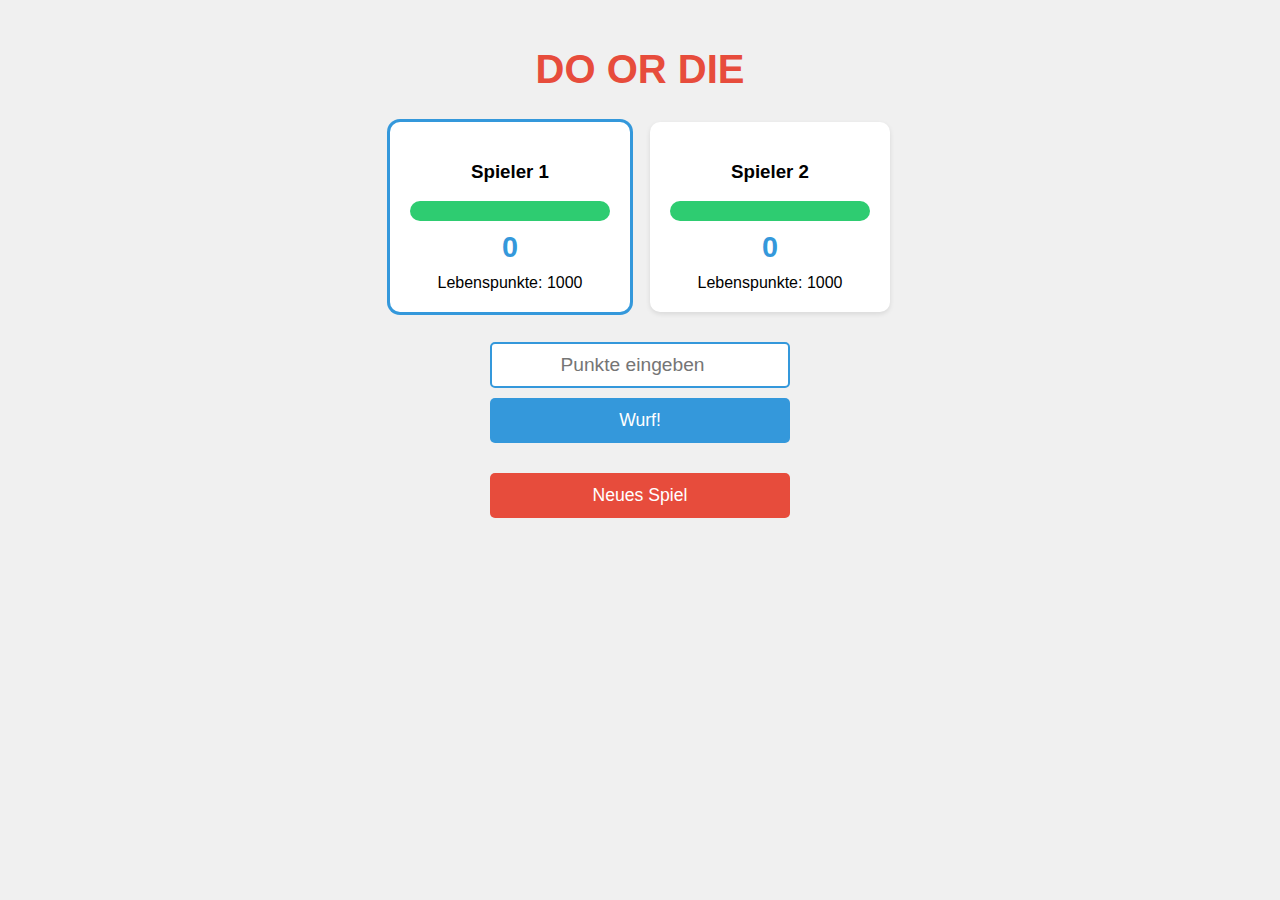
==== games/Do or Die/index-doordie.html @ 25f49739 "Add files via upload" ====
<!DOCTYPE html>
<html lang="de">
<head>
    <meta charset="UTF-8">
    <meta name="viewport" content="width=device-width, initial-scale=1.0">
    <title>Do or Die</title>
    <link rel="stylesheet" href="style-doordie.css">
</head>
<body>
    <div class="container">
        <h1>DO OR DIE</h1>
        
        <div class="players-container">
            <!-- Spieler werden dynamisch hinzugefügt -->
        </div>

        <div class="game-controls">
            <input type="number" id="scoreInput" placeholder="Punkte eingeben" min="0">
            <button id="throwBtn">Wurf!</button>
            <button id="resetGame">Neues Spiel</button>
        </div>
    </div>

    <script src="script-doordie.js"></script>
</body>
</html>
---- games/Do or Die/style-doordie.css ----
body {
    font-family: Arial, sans-serif;
    background-color: #f0f0f0;
    margin: 0;
    padding: 20px;
}

.container {
    max-width: 800px;
    margin: 0 auto;
    text-align: center;
}

h1 {
    color: #e74c3c;
    font-size: 2.5em;
    margin-bottom: 30px;
}

.players-container {
    display: flex;
    justify-content: center;
    gap: 20px;
    margin-bottom: 30px;
}

.player {
    background: white;
    padding: 20px;
    border-radius: 10px;
    box-shadow: 0 2px 5px rgba(0,0,0,0.1);
    width: 200px;
}

.life-bar {
    height: 20px;
    background: #eee;
    border-radius: 10px;
    overflow: hidden;
    margin: 10px 0;
}

.life-progress {
    height: 100%;
    background: #2ecc71;
    width: 100%;
    transition: width 0.3s ease;
}

.current-score {
    font-size: 1.8em;
    font-weight: bold;
    color: #3498db;
    margin: 10px 0;
}

.game-controls {
    display: flex;
    flex-direction: column;
    gap: 10px;
    max-width: 300px;
    margin: 0 auto;
}

input[type="number"] {
    padding: 10px;
    font-size: 1.2em;
    border: 2px solid #3498db;
    border-radius: 5px;
    text-align: center;
}

button {
    padding: 12px 20px;
    border: none;
    border-radius: 5px;
    cursor: pointer;
    font-size: 1.1em;
    transition: 0.3s;
}

#throwBtn {
    background: #3498db;
    color: white;
}

#throwBtn:hover {
    background: #2980b9;
}

#resetGame {
    background: #e74c3c;
    color: white;
    margin-top: 20px;
}

#resetGame:hover {
    background: #c0392b;
}

.active-player {
    box-shadow: 0 0 0 3px #3498db;
}
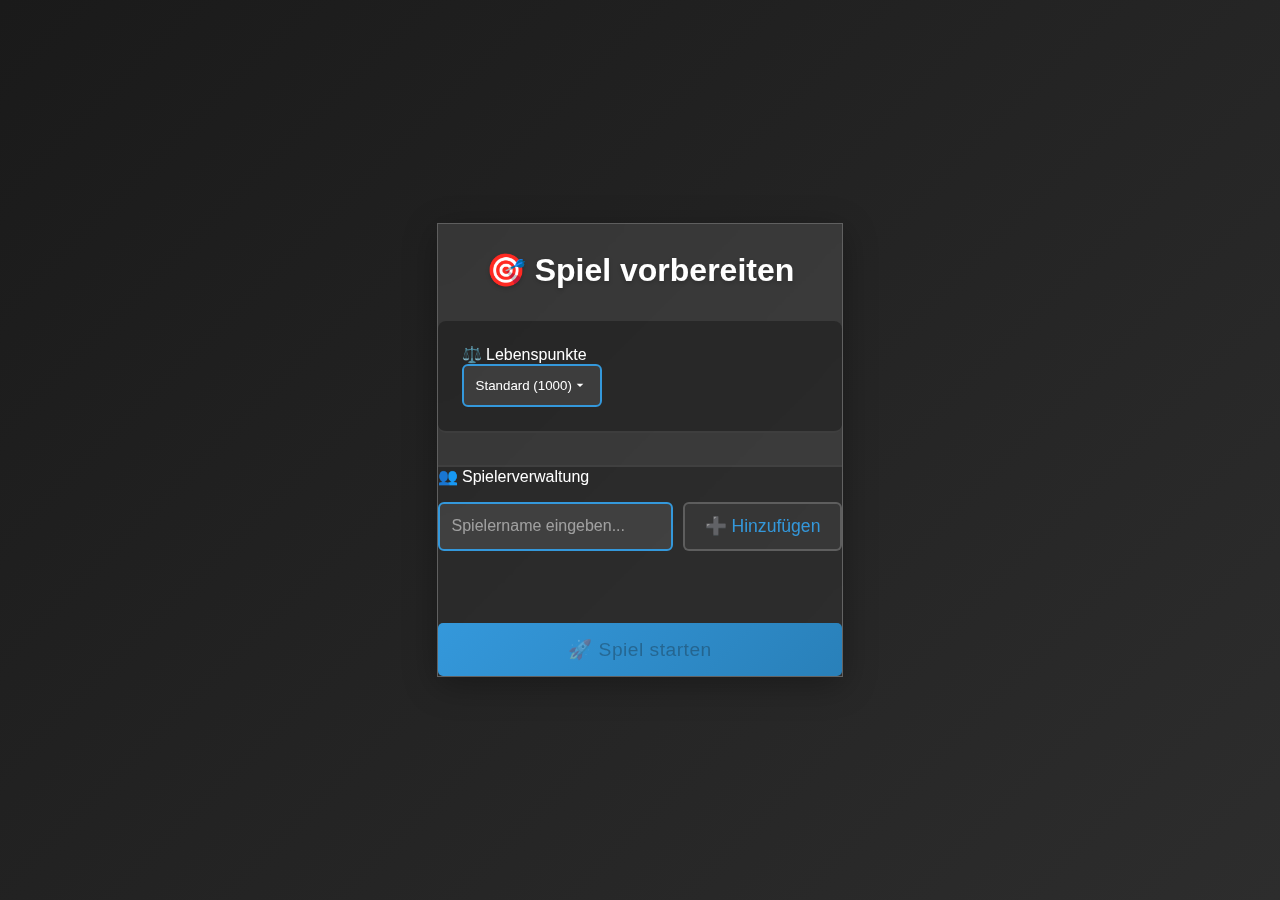
==== commit 3e5ee48f: "Add files via upload" ====
--- a/games/Do or Die/index-doordie.html
+++ b/games/Do or Die/index-doordie.html
@@ -7,7 +7,50 @@
     <link rel="stylesheet" href="style-doordie.css">
 </head>
 <body>
-    <div class="container">
+<div id="setup-screen">
+    <div class="setup-container">
+        <h2>🎯 Spiel vorbereiten</h2>
+        
+        <div class="life-points-selection">
+            <div class="setting-header">
+                <span>⚖️ Lebenspunkte</span>
+            </div>
+            <select id="lifePointsOption">
+                <option value="standard">Standard (1000)</option>
+                <option value="custom">Individuelle Punkte</option>
+            </select>
+            <div id="customLifeContainer" style="display: none;">
+                <input type="number" id="customLifePoints" 
+                       placeholder="Gib Lebenspunkte ein..." 
+                       min="100" 
+                       value="1000">
+            </div>
+        </div>
+
+        <div class="player-setup">
+            <div class="setting-header">
+                <span>👥 Spielerverwaltung</span>
+            </div>
+            
+            <div class="add-player">
+                <input type="text" 
+                       id="playerName" 
+                       placeholder="Spielername eingeben...">
+                <button onclick="addPlayer()">➕ Hinzufügen</button>
+            </div>
+            
+            <div id="playerList" class="player-list"></div>
+            
+            <button id="startGame" disabled>
+                🚀 Spiel starten
+            </button>
+        </div>
+    </div>
+</div>
+<div class="container" style="display: none;">
+    
+</div>    
+<div class="container">
         <h1>DO OR DIE</h1>
         
         <div class="players-container">
--- a/games/Do or Die/style-doordie.css
+++ b/games/Do or Die/style-doordie.css
@@ -100,4 +100,255 @@
 
 .active-player {
     box-shadow: 0 0 0 3px #3498db;
+}
+#setup-screen {
+    position: fixed;
+    top: 0;
+    left: 0;
+    width: 100%;
+    height: 100%;
+    background: rgba(0, 0, 0, 0.9);
+    display: flex;
+    justify-content: center;
+    align-items: center;
+    z-index: 1000;
+}
+
+.setup-container {
+    background: rgba(25, 25, 25, 0.95);
+    border: 1px solid rgba(255, 255, 255, 0.15);
+}
+
+.player-setup {
+    display: flex;
+    flex-direction: column;
+    gap: 1rem;
+}
+
+.add-player {
+    display: flex;
+    gap: 10px;
+    margin-bottom: 1rem;
+}
+
+#playerName {
+    flex: 1;
+    padding: 10px;
+    font-size: 1rem;
+}
+
+.player-list {
+    display: flex;
+    flex-direction: column;
+    gap: 0.5rem;
+}
+
+.player-item {
+    display: flex;
+    justify-content: space-between;
+    align-items: center;
+    padding: 10px;
+    background: #f8f9fa;
+    border-radius: 5px;
+}
+
+.player-item button {
+    margin-left: 10px;
+    padding: 5px 10px;
+    font-size: 0.9rem;
+}
+
+.starter-btn {
+    background: #3498db;
+    color: white;
+}
+
+.starter-btn.selected {
+    background: #2ecc71;
+}
+
+#startGame {
+    width: 100%;
+    padding: 15px;
+    font-size: 1.2rem;
+    margin-top: 1rem;22:02 05.02.2025
+}
+.life-points-selection {
+    background: rgba(0, 0, 0, 0.4);
+    border-bottom: 2px solid rgba(255, 255, 255, 0.1);
+}
+
+#lifePointsOption {
+    background: rgba(0, 0, 0, 0.3);
+    border: 2px solid rgba(255, 255, 255, 0.2);
+    color: #fff;
+}
+
+#customLifeContainer {
+    margin-top: 10px;
+}
+
+#customLifePoints {
+    width: 100%;
+    padding: 10px;
+    font-size: 1rem;
+}
+
+.last-score {
+    color: #3498db;
+    font-weight: bold;
+    margin: 10px 0;
+}
+/* ==== MODERNES SETUP-DESIGN ==== */
+#setup-screen {
+    background: linear-gradient(135deg, #1a1a1a, #2d2d2d);
+    color: white;
+}
+
+.setup-container {
+    background: rgba(255, 255, 255, 0.1);
+    backdrop-filter: blur(10px);
+    border: 1px solid rgba(255, 255, 255, 0.2);
+    box-shadow: 0 8px 32px rgba(0, 0, 0, 0.3);
+}
+
+h2 {
+    font-size: 2rem;
+    margin-bottom: 2rem;
+    text-align: center;
+    color: #fff;
+    text-shadow: 0 2px 4px rgba(0,0,0,0.2);
+}
+
+.life-points-selection {
+    background: rgba(0, 0, 0, 0.3);
+    padding: 1.5rem;
+    border-radius: 8px;
+    margin-bottom: 2rem;
+}
+
+#lifePointsOption {
+    background: rgba(255, 255, 255, 0.1);
+    border: 2px solid #3498db;
+    color: white;
+    border-radius: 6px;
+    padding: 12px;
+    appearance: none;
+    background-image: url("data:image/svg+xml;charset=UTF-8,%3csvg xmlns='http://www.w3.org/2000/svg' viewBox='0 0 24 24' fill='white'%3e%3cpath d='M7 10l5 5 5-5z'/%3e%3c/svg%3e");
+    background-repeat: no-repeat;
+    background-position: right 12px center;
+    background-size: 16px;
+}
+
+#customLifeContainer input {
+    background: rgba(0, 0, 0, 0.3);
+    border: 2px solid rgba(255, 255, 255, 0.2);
+    color: #fff;
+}
+
+.player-setup {
+    background: rgba(0, 0, 0, 0.25);
+    border-top: 2px solid rgba(255, 255, 255, 0.1);
+}
+
+.add-player {
+    display: grid;
+    grid-template-columns: 1fr auto;
+    gap: 10px;
+    margin-bottom: 1.5rem;
+}
+
+#playerName {
+    background: rgba(255, 255, 255, 0.1);
+    border: 2px solid #3498db;
+    color: white;
+    padding: 12px;
+    border-radius: 6px;
+    font-size: 1rem;
+}
+
+.add-player button {
+    background: #3498db;
+    color: white;
+    border: none;
+    padding: 12px 20px;
+    border-radius: 6px;
+    cursor: pointer;
+    transition: 0.3s;
+}
+.add-player button:hover {
+    background: rgba(52, 152, 219, 0.2);
+    border-color: #3498db;
+}
+.add-player button {
+    background: rgba(255, 255, 255, 0.05);
+    border: 2px solid rgba(255, 255, 255, 0.2);
+    color: #3498db;
+}
+
+.player-list {
+    display: grid;
+    gap: 12px;
+}
+
+.player-item {
+    background: rgba(0, 0, 0, 0.2);
+    border: 2px solid rgba(255, 255, 255, 0.1);
+}
+
+.player-item:hover {
+    background: rgba(255, 255, 255, 0.1);
+    transform: translateX(5px);
+}
+
+.starter-btn {
+    background: rgba(255, 255, 255, 0.1);
+    border: 2px solid #3498db;
+    color: #3498db;
+    padding: 8px 16px;
+    border-radius: 20px;
+    transition: 0.3s;
+}
+
+.starter-btn.selected {
+    background: #3498db;
+    color: white;
+    border-color: #3498db;
+}
+
+.remove-btn {
+    background: rgba(255, 50, 50, 0.2);
+    border: 2px solid #ff3232;
+    color: #ff3232;
+    padding: 8px 12px;
+    border-radius: 20px;
+    margin-left: 10px;
+    transition: 0.3s;
+}
+
+.remove-btn:hover {
+    background: #ff3232;
+    color: white;
+}
+
+#startGame {
+    background: linear-gradient(135deg, #3498db, #2980b9);
+    letter-spacing: 0.5px;
+}
+
+#startGame:hover {
+    background: linear-gradient(135deg, #2980b9, #3498db);
+}}
+
+#startGame:disabled {
+    background: #34495e;
+    cursor: not-allowed;
+    opacity: 0.7;
+    transform: none;
+    box-shadow: none;
+}
+
+/* Placeholder Styling */
+::placeholder {
+    color: rgba(255, 255, 255, 0.5) !important;
 }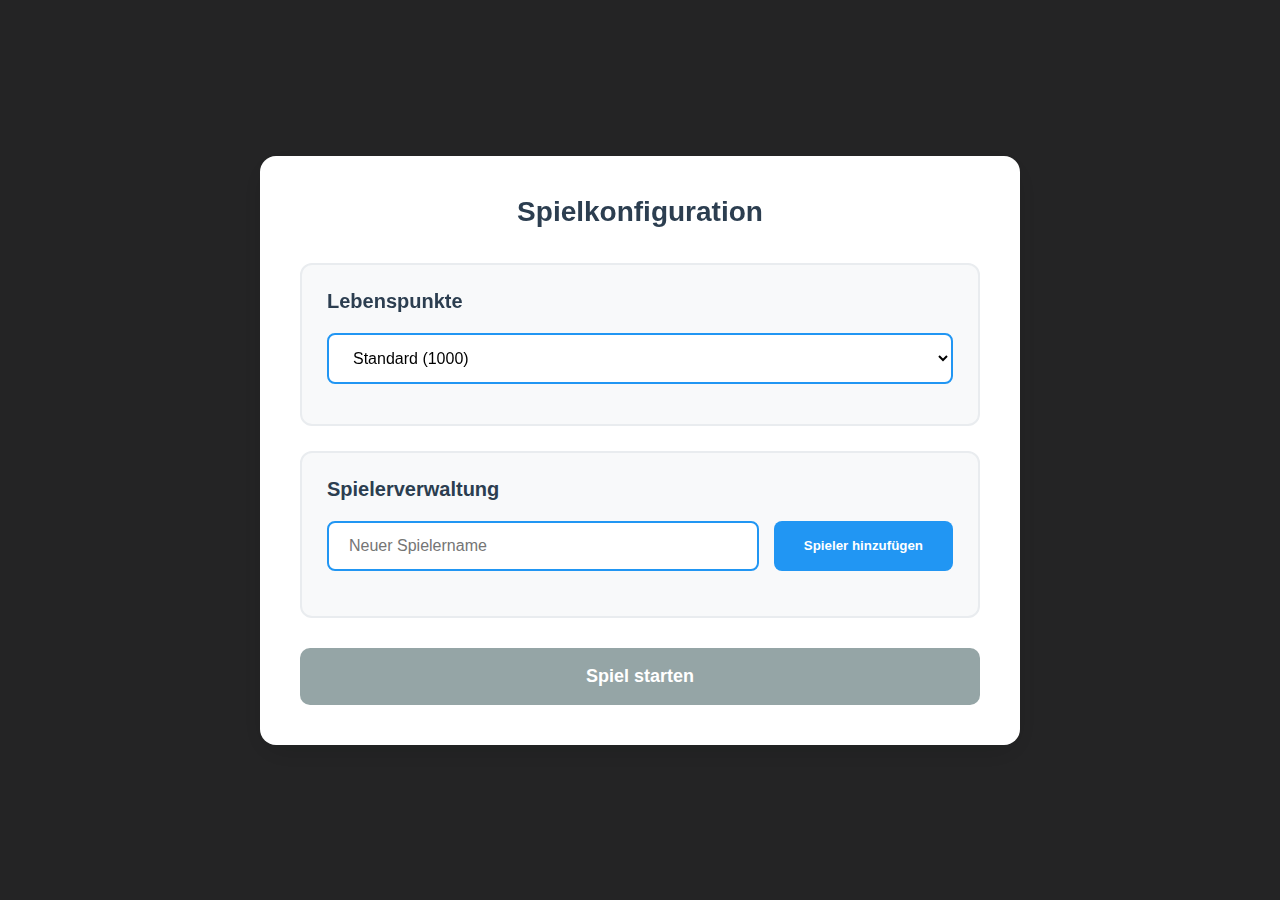
==== commit 4bba8cb6: "Add files via upload" ====
--- a/games/Do or Die/index-doordie.html
+++ b/games/Do or Die/index-doordie.html
@@ -7,62 +7,65 @@
     <link rel="stylesheet" href="style-doordie.css">
 </head>
 <body>
-<div id="setup-screen">
-    <div class="setup-container">
-        <h2>🎯 Spiel vorbereiten</h2>
-        
-        <div class="life-points-selection">
-            <div class="setting-header">
-                <span>⚖️ Lebenspunkte</span>
+    <div id="setup-screen">
+        <div class="setup-container">
+            <h2 class="setup-header">Spielkonfiguration</h2>
+            
+            <div class="config-section">
+                <div class="config-card">
+                    <h3 class="config-title">Lebenspunkte</h3>
+                    <div class="config-content">
+                        <select id="lifePointsOption" class="life-select">
+                            <option value="standard">Standard (1000)</option>
+                            <option value="custom">Benutzerdefiniert</option>
+                        </select>
+                        <div id="customLifeContainer" class="hidden">
+                            <input type="number" id="customLifePoints" 
+                                   class="life-input"
+                                   placeholder="Lebenspunkte eingeben" 
+                                   min="100" 
+                                   value="1000">
+                        </div>
+                    </div>
+                </div>
+
+                <div class="config-card">
+                    <h3 class="config-title">Spielerverwaltung</h3>
+                    <div class="config-content">
+                        <div class="player-input-group">
+                            <input type="text" 
+                                   id="playerName" 
+                                   class="player-input"
+                                   placeholder="Neuer Spielername">
+                            <button onclick="addPlayer()" class="add-player-btn">
+                                Spieler hinzufügen
+                            </button>
+                        </div>
+                        <div id="playerList" class="player-list"></div>
+                    </div>
+                </div>
             </div>
-            <select id="lifePointsOption">
-                <option value="standard">Standard (1000)</option>
-                <option value="custom">Individuelle Punkte</option>
-            </select>
-            <div id="customLifeContainer" style="display: none;">
-                <input type="number" id="customLifePoints" 
-                       placeholder="Gib Lebenspunkte ein..." 
-                       min="100" 
-                       value="1000">
-            </div>
-        </div>
 
-        <div class="player-setup">
-            <div class="setting-header">
-                <span>👥 Spielerverwaltung</span>
-            </div>
-            
-            <div class="add-player">
-                <input type="text" 
-                       id="playerName" 
-                       placeholder="Spielername eingeben...">
-                <button onclick="addPlayer()">➕ Hinzufügen</button>
-            </div>
-            
-            <div id="playerList" class="player-list"></div>
-            
-            <button id="startGame" disabled>
-                🚀 Spiel starten
+            <button id="startGame" class="start-game-btn" disabled>
+                Spiel starten
             </button>
         </div>
     </div>
+
+    <div class="game-container hidden">
+        <div class="game-header">
+            <h1>🎯 DO OR DIE</h1>
+        </div>
+        <div class="players-container"></div>
+        
+
+<div class="game-controls">
+    <input type="number" id="scoreInput" placeholder="Punkte eingeben" min="0" max="180">
+    <button id="throwBtn">Wurf!</button>
+    <button id="undoBtn">Undo</button>
+    <button id="resetGame">Neues Spiel</button>
 </div>
-<div class="container" style="display: none;">
-    
-</div>    
-<div class="container">
-        <h1>DO OR DIE</h1>
-        
-        <div class="players-container">
-            <!-- Spieler werden dynamisch hinzugefügt -->
-        </div>
 
-        <div class="game-controls">
-            <input type="number" id="scoreInput" placeholder="Punkte eingeben" min="0">
-            <button id="throwBtn">Wurf!</button>
-            <button id="resetGame">Neues Spiel</button>
-        </div>
-    </div>
 
     <script src="script-doordie.js"></script>
 </body>
--- a/games/Do or Die/style-doordie.css
+++ b/games/Do or Die/style-doordie.css
@@ -1,113 +1,19 @@
+/* === ALLGEMEINE STILE === */
 body {
-    font-family: Arial, sans-serif;
-    background-color: #f0f0f0;
+    font-family: 'Arial', sans-serif;
+    background: #f0f2f5;
     margin: 0;
     padding: 20px;
 }
 
-.container {
-    max-width: 800px;
-    margin: 0 auto;
-    text-align: center;
-}
-
-h1 {
-    color: #e74c3c;
-    font-size: 2.5em;
-    margin-bottom: 30px;
-}
-
-.players-container {
-    display: flex;
-    justify-content: center;
-    gap: 20px;
-    margin-bottom: 30px;
-}
-
-.player {
-    background: white;
-    padding: 20px;
-    border-radius: 10px;
-    box-shadow: 0 2px 5px rgba(0,0,0,0.1);
-    width: 200px;
-}
-
-.life-bar {
-    height: 20px;
-    background: #eee;
-    border-radius: 10px;
-    overflow: hidden;
-    margin: 10px 0;
-}
-
-.life-progress {
-    height: 100%;
-    background: #2ecc71;
-    width: 100%;
-    transition: width 0.3s ease;
-}
-
-.current-score {
-    font-size: 1.8em;
-    font-weight: bold;
-    color: #3498db;
-    margin: 10px 0;
-}
-
-.game-controls {
-    display: flex;
-    flex-direction: column;
-    gap: 10px;
-    max-width: 300px;
-    margin: 0 auto;
-}
-
-input[type="number"] {
-    padding: 10px;
-    font-size: 1.2em;
-    border: 2px solid #3498db;
-    border-radius: 5px;
-    text-align: center;
-}
-
-button {
-    padding: 12px 20px;
-    border: none;
-    border-radius: 5px;
-    cursor: pointer;
-    font-size: 1.1em;
-    transition: 0.3s;
-}
-
-#throwBtn {
-    background: #3498db;
-    color: white;
-}
-
-#throwBtn:hover {
-    background: #2980b9;
-}
-
-#resetGame {
-    background: #e74c3c;
-    color: white;
-    margin-top: 20px;
-}
-
-#resetGame:hover {
-    background: #c0392b;
-}
-
-.active-player {
-    box-shadow: 0 0 0 3px #3498db;
-}
+/* === SETUP-BEREICH === */
 #setup-screen {
     position: fixed;
     top: 0;
     left: 0;
     width: 100%;
     height: 100%;
-    background: rgba(0, 0, 0, 0.9);
+    background: rgba(0,0,0,0.85);
     display: flex;
     justify-content: center;
     align-items: center;
@@ -115,240 +21,358 @@
 }
 
 .setup-container {
-    background: rgba(25, 25, 25, 0.95);
-    border: 1px solid rgba(255, 255, 255, 0.15);
-}
-
-.player-setup {
-    display: flex;
-    flex-direction: column;
-    gap: 1rem;
-}
-
-.add-player {
-    display: flex;
-    gap: 10px;
-    margin-bottom: 1rem;
-}
-
-#playerName {
+    background: white;
+    padding: 40px;
+    border-radius: 16px;
+    box-shadow: 0 8px 32px rgba(0,0,0,0.15);
+    max-width: 680px;
+    width: 90%;
+}
+
+.setup-header {
+    text-align: center;
+    color: #2c3e50;
+    margin: 0 0 35px 0;
+    font-size: 28px;
+}
+
+.config-section {
+    display: grid;
+    gap: 25px;
+}
+
+.config-card {
+    background: #f8f9fa;
+    border: 2px solid #e9ecef;
+    border-radius: 12px;
+    padding: 25px;
+}
+
+.config-title {
+    color: #2c3e50;
+    margin: 0 0 20px 0;
+    font-size: 20px;
+}
+
+.life-select {
+    width: 100%;
+    padding: 14px 20px;
+    border: 2px solid #2196F3;
+    border-radius: 8px;
+    font-size: 16px;
+    background: white;
+    margin-bottom: 15px;
+}
+
+.life-input {
+    width: 100%;
+    padding: 14px 20px;
+    border: 2px solid #2196F3;
+    border-radius: 8px;
+    font-size: 16px;
+}
+
+.player-input-group {
+    display: flex;
+    gap: 15px;
+    margin-bottom: 20px;
+}
+
+.player-input {
     flex: 1;
-    padding: 10px;
-    font-size: 1rem;
+    padding: 14px 20px;
+    border: 2px solid #2196F3;
+    border-radius: 8px;
+    font-size: 16px;
+}
+
+.add-player-btn {
+    padding: 14px 30px;
+    background: #2196F3;
+    color: white;
+    border: none;
+    border-radius: 8px;
+    font-weight: 600;
+    cursor: pointer;
+    transition: all 0.2s ease;
+}
+
+.add-player-btn:hover {
+    background: #1976d2;
+    transform: translateY(-1px);
 }
 
 .player-list {
-    display: flex;
-    flex-direction: column;
-    gap: 0.5rem;
+    display: grid;
+    gap: 12px;
 }
 
 .player-item {
     display: flex;
     justify-content: space-between;
     align-items: center;
-    padding: 10px;
+    padding: 16px;
+    background: white;
+    border: 2px solid #e9ecef;
+    border-radius: 8px;
+    transition: transform 0.2s ease;
+}
+
+.player-item:hover {
+    transform: translateX(5px);
+}
+
+.starter-btn {
+    padding: 8px 20px;
+    background: #ffd700;
+    color: #2c3e50;
+    border: none;
+    border-radius: 20px;
+    font-weight: 600;
+    cursor: pointer;
+    transition: all 0.2s ease;
+}
+
+.starter-btn.selected {
+    background: #4CAF50;
+    color: white;
+}
+
+.remove-btn {
+    padding: 8px 18px;
+    background: #e74c3c;
+    color: white;
+    border: none;
+    border-radius: 20px;
+    margin-left: 12px;
+    cursor: pointer;
+    transition: all 0.2s ease;
+}
+
+.remove-btn:hover {
+    background: #c0392b;
+}
+
+.start-game-btn {
+    width: 100%;
+    padding: 18px;
+    background: #4CAF50;
+    color: white;
+    border: none;
+    border-radius: 10px;
+    font-size: 18px;
+    font-weight: 600;
+    margin-top: 30px;
+    cursor: pointer;
+    transition: all 0.2s ease;
+}
+
+.start-game-btn:hover {
+    background: #45a049;
+    transform: translateY(-2px);
+}
+
+.start-game-btn:disabled {
+    background: #95a5a6;
+    cursor: not-allowed;
+    transform: none;
+}
+
+/* === SPIELBEREICH === */
+.game-container {
+    max-width: 800px;
+    margin: 0 auto;
+    background: white;
+    padding: 30px;
+    border-radius: 16px;
+    box-shadow: 0 8px 32px rgba(0,0,0,0.1);
+}
+
+.game-header {
+    text-align: center;
+    margin: 0 0 40px 0;
+    padding-bottom: 20px;
+}
+
+.game-header h1 {
+    color: #2c3e50;
+    font-size: 2.8em;
+    margin: 0;
+    letter-spacing: 2px;
+    text-shadow: 1px 1px 3px rgba(0,0,0,0.1);
+}
+
+.players-container {
+    display: grid;
+    gap: 25px;
+    grid-template-columns: repeat(auto-fit, minmax(280px, 1fr));
+}
+
+.player {
+    padding: 25px;
     background: #f8f9fa;
-    border-radius: 5px;
-}
-
-.player-item button {
+    border: 2px solid #e9ecef;
+    border-radius: 12px;
+    transition: transform 0.2s ease;
+}
+
+.player:hover {
+    transform: translateY(-3px);
+}
+
+.life-container {
+    margin: 25px 0;
+}
+
+.life-header {
+    display: flex;
+    justify-content: space-between;
+    margin-bottom: 10px;
+    font-size: 1.1em;
+    color: #2c3e50;
+    font-weight: 600;
+}
+
+.life-bar {
+    height: 25px;
+    background: #e9ecef;
+    border-radius: 15px;
+    overflow: hidden;
+    position: relative;
+}
+
+.life-progress {
+    height: 100%;
+    background: #2ecc71;
+    transition: width 0.5s cubic-bezier(0.4, 0, 0.2, 1);
+}
+
+.score-info {
+    display: grid;
+    grid-template-columns: 1fr;
+    gap: 15px;
+    margin-top: 25px;
+}
+
+.score-item {
+    background: white;
+    padding: 15px;
+    border-radius: 8px;
+    border: 2px solid #e9ecef;
+}
+
+.score-label {
+    color: #95a5a6;
+    font-size: 0.9em;
+    margin-bottom: 8px;
+}
+
+.score-value {
+    font-weight: 600;
+    font-size: 1.4em;
+    color: #2c3e50;
+}
+
+.game-controls {
+    margin-top: 40px;
+    display: grid;
+    grid-template-columns: 1fr auto auto;
+    gap: 10px;
+    align-items: center;
+    max-width: 600px;
+    margin-left: auto;
+    margin-right: auto;
+}
+
+#scoreInput {
+    max-width: 200px;
+    padding: 14px 20px;
+    border: 2px solid #2196F3;
+    border-radius: 8px;
+    font-size: 1.1em;
+}
+#undoBtn {
+    background: #ff9800;
+}
+
+#undoBtn:hover {
+    background: #f57c00;
+}
+#throwBtn {
+    padding: 14px 30px;
+    background: #2196F3;
+    color: white;
+    border: none;
+    border-radius: 8px;
+    font-size: 1.1em;
+    font-weight: 600;
+    transition: all 0.2s ease;
+    white-space: nowrap;
+}
+
+#throwBtn:hover {
+    background: #1976d2;
+    transform: translateY(-2px);
+}
+
+#resetGame {
+    grid-column: 1 / -1;
+    padding: 14px;
+    background: #e74c3c;
+    color: white;
+    border: none;
+    border-radius: 8px;
+    font-size: 1em;
+}
+
+.active-player {
+    border-color: #2196F3;
+    box-shadow: 0 4px 15px rgba(33,150,243,0.1);
+}
+
+.leg-result-overlay {
+    position: fixed;
+    top: 0;
+    left: 0;
+    width: 100%;
+    height: 100%;
+    background: rgba(0,0,0,0.9);
+    display: flex;
+    justify-content: center;
+    align-items: center;
+    z-index: 2000;
+}
+
+.leg-result-box {
+    background: white;
+    padding: 40px;
+    border-radius: 16px;
+    text-align: center;
+}
+
+.continue-btn {
+    padding: 15px 30px;
+    background: #4CAF50;
+    color: white;
+    border: none;
+    border-radius: 8px;
+    font-size: 1.1em;
+    cursor: pointer;
+    margin-top: 20px;
+}
+
+.leg-counter {
+    font-size: 0.8em;
+    color: #95a5a6;
     margin-left: 10px;
-    padding: 5px 10px;
-    font-size: 0.9rem;
-}
-
-.starter-btn {
-    background: #3498db;
-    color: white;
-}
-
-.starter-btn.selected {
-    background: #2ecc71;
-}
-
-#startGame {
-    width: 100%;
-    padding: 15px;
-    font-size: 1.2rem;
-    margin-top: 1rem;22:02 05.02.2025
-}
-.life-points-selection {
-    background: rgba(0, 0, 0, 0.4);
-    border-bottom: 2px solid rgba(255, 255, 255, 0.1);
-}
-
-#lifePointsOption {
-    background: rgba(0, 0, 0, 0.3);
-    border: 2px solid rgba(255, 255, 255, 0.2);
-    color: #fff;
-}
-
-#customLifeContainer {
-    margin-top: 10px;
-}
-
-#customLifePoints {
-    width: 100%;
-    padding: 10px;
-    font-size: 1rem;
-}
-
-.last-score {
-    color: #3498db;
-    font-weight: bold;
-    margin: 10px 0;
-}
-/* ==== MODERNES SETUP-DESIGN ==== */
-#setup-screen {
-    background: linear-gradient(135deg, #1a1a1a, #2d2d2d);
-    color: white;
-}
-
-.setup-container {
-    background: rgba(255, 255, 255, 0.1);
-    backdrop-filter: blur(10px);
-    border: 1px solid rgba(255, 255, 255, 0.2);
-    box-shadow: 0 8px 32px rgba(0, 0, 0, 0.3);
-}
-
-h2 {
-    font-size: 2rem;
-    margin-bottom: 2rem;
-    text-align: center;
-    color: #fff;
-    text-shadow: 0 2px 4px rgba(0,0,0,0.2);
-}
-
-.life-points-selection {
-    background: rgba(0, 0, 0, 0.3);
-    padding: 1.5rem;
-    border-radius: 8px;
-    margin-bottom: 2rem;
-}
-
-#lifePointsOption {
-    background: rgba(255, 255, 255, 0.1);
-    border: 2px solid #3498db;
-    color: white;
-    border-radius: 6px;
-    padding: 12px;
-    appearance: none;
-    background-image: url("data:image/svg+xml;charset=UTF-8,%3csvg xmlns='http://www.w3.org/2000/svg' viewBox='0 0 24 24' fill='white'%3e%3cpath d='M7 10l5 5 5-5z'/%3e%3c/svg%3e");
-    background-repeat: no-repeat;
-    background-position: right 12px center;
-    background-size: 16px;
-}
-
-#customLifeContainer input {
-    background: rgba(0, 0, 0, 0.3);
-    border: 2px solid rgba(255, 255, 255, 0.2);
-    color: #fff;
-}
-
-.player-setup {
-    background: rgba(0, 0, 0, 0.25);
-    border-top: 2px solid rgba(255, 255, 255, 0.1);
-}
-
-.add-player {
-    display: grid;
-    grid-template-columns: 1fr auto;
-    gap: 10px;
-    margin-bottom: 1.5rem;
-}
-
-#playerName {
-    background: rgba(255, 255, 255, 0.1);
-    border: 2px solid #3498db;
-    color: white;
-    padding: 12px;
-    border-radius: 6px;
-    font-size: 1rem;
-}
-
-.add-player button {
-    background: #3498db;
-    color: white;
-    border: none;
-    padding: 12px 20px;
-    border-radius: 6px;
-    cursor: pointer;
-    transition: 0.3s;
-}
-.add-player button:hover {
-    background: rgba(52, 152, 219, 0.2);
-    border-color: #3498db;
-}
-.add-player button {
-    background: rgba(255, 255, 255, 0.05);
-    border: 2px solid rgba(255, 255, 255, 0.2);
-    color: #3498db;
-}
-
-.player-list {
-    display: grid;
-    gap: 12px;
-}
-
-.player-item {
-    background: rgba(0, 0, 0, 0.2);
-    border: 2px solid rgba(255, 255, 255, 0.1);
-}
-
-.player-item:hover {
-    background: rgba(255, 255, 255, 0.1);
-    transform: translateX(5px);
-}
-
-.starter-btn {
-    background: rgba(255, 255, 255, 0.1);
-    border: 2px solid #3498db;
-    color: #3498db;
-    padding: 8px 16px;
-    border-radius: 20px;
-    transition: 0.3s;
-}
-
-.starter-btn.selected {
-    background: #3498db;
-    color: white;
-    border-color: #3498db;
-}
-
-.remove-btn {
-    background: rgba(255, 50, 50, 0.2);
-    border: 2px solid #ff3232;
-    color: #ff3232;
-    padding: 8px 12px;
-    border-radius: 20px;
-    margin-left: 10px;
-    transition: 0.3s;
-}
-
-.remove-btn:hover {
-    background: #ff3232;
-    color: white;
-}
-
-#startGame {
-    background: linear-gradient(135deg, #3498db, #2980b9);
-    letter-spacing: 0.5px;
-}
-
-#startGame:hover {
-    background: linear-gradient(135deg, #2980b9, #3498db);
-}}
-
-#startGame:disabled {
-    background: #34495e;
-    cursor: not-allowed;
-    opacity: 0.7;
-    transform: none;
-    box-shadow: none;
-}
-
-/* Placeholder Styling */
-::placeholder {
-    color: rgba(255, 255, 255, 0.5) !important;
+}
+
+.winner-text {
+    color: #2ecc71;
+    font-size: 1.4em;
+    margin: 15px 0;
+}
+
+.hidden {
+    display: none !important;
 }